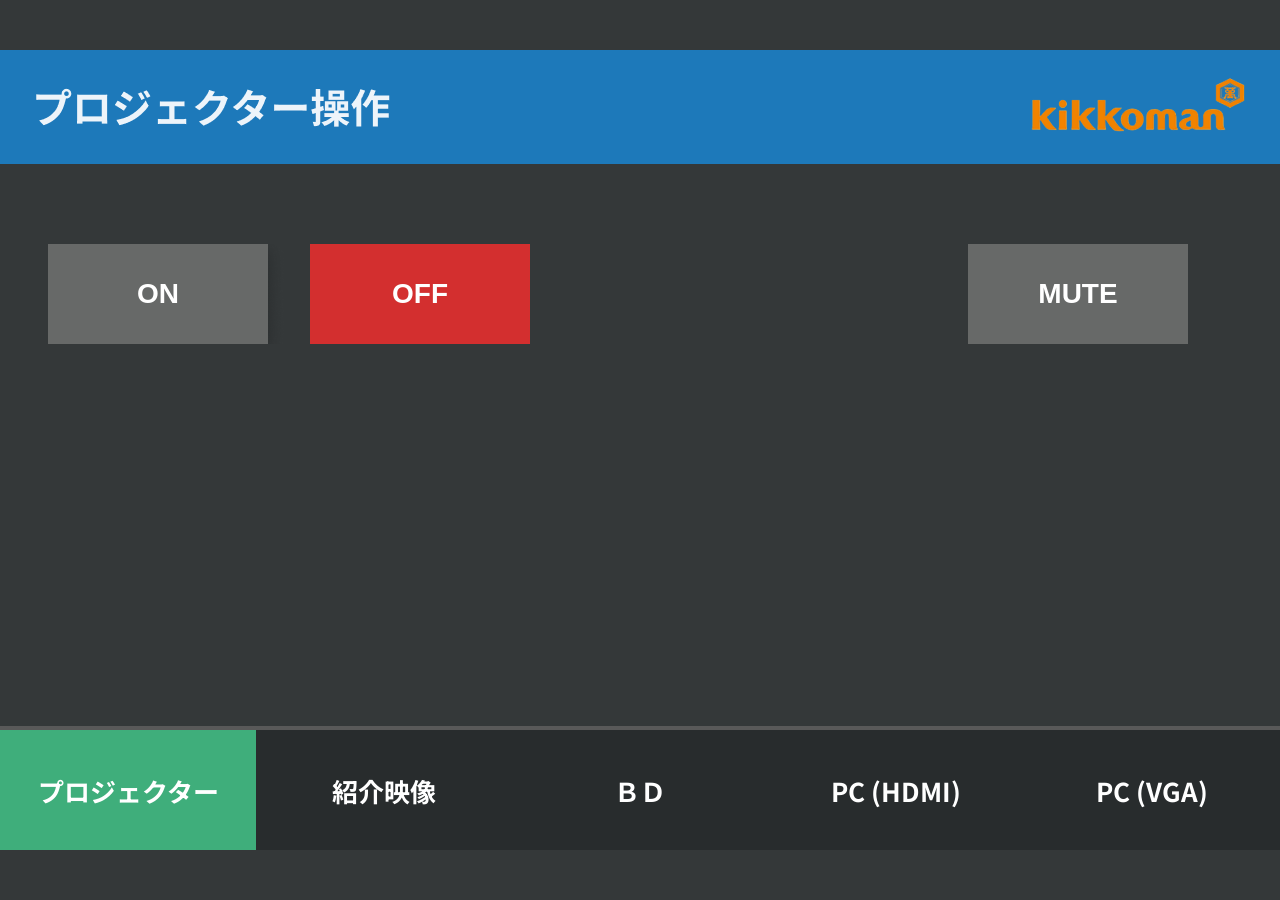
==== index.html @ 8cb5b968 "Remove BD buttons" ====
<!doctype html>
<html lang="ja">
  <head>
    <meta charset="utf-8">
    <meta name="viewport" content="width=device-width, initial-scale=1, maximum-scale=1, user-scalable=no">
    <meta name="theme-color" content="#303435">
    <title>シアター操作パネル — BrightSign Test</title>
    <link rel="stylesheet" href="styles.css?v=20260928-3">
    <script src="udp-config.js?v=20260825-7"></script>
    <script src="projector-config.js?v=20260831-1"></script>
    <script src="switcher-config.js?v=20260825-6"></script>
    <script src="bluray-config.js?v=20260901-1"></script>
    <script src="ui-config.js?v=20260928-1"></script>
    <script src="app.js?v=20260928-4" defer></script>
  </head>
  <body>
    <main id="stage" aria-label="シアター操作パネル・テストアプリ">
      <img id="panel-image" src="assets/projector-control-panel.png" alt="プロジェクター操作">
      <div id="hotspots" aria-label="操作領域"></div>
    </main>
    <noscript>この操作パネルを使用するにはJavaScriptを有効にしてください。</noscript>
  </body>
</html>
---- styles.css ----
@font-face {
  font-family: "Noto Sans JP Local";
  src: url("fonts/NotoSansJP-VF.ttf") format("truetype");
  font-style: normal;
  font-weight: 100 900;
  font-display: block;
}

:root {
  --scale: 1;
  --button-gray: #676968;
  --active-green: #3fae7b;
  --nav-dark: #282c2d;
  --intro-orange: #ffb300;
  --intro-pink: #df72a1;
  --intro-blue: #38a7db;
  --power-red: #d32f2f;
  --power-wait-background: #b8bab9;
  --power-wait-text: #535655;
}

* {
  box-sizing: border-box;
  -webkit-tap-highlight-color: transparent;
}

html,
body {
  width: 100%;
  height: 100%;
  margin: 0;
  overflow: hidden;
  background: #343839;
}

body,
button {
  font-family: "Noto Sans JP Local", "Yu Gothic", "Yu Gothic UI", "Hiragino Kaku Gothic ProN", Meiryo, Arial, sans-serif;
}

#stage {
  position: absolute;
  top: 50%;
  left: 50%;
  width: 1280px;
  height: 800px;
  overflow: hidden;
  background: #343839;
  transform: translate(-50%, -50%) scale(var(--scale));
  transform-origin: center;
  user-select: none;
}

#panel-image {
  position: absolute;
  inset: 0;
  z-index: 1;
  display: block;
  width: 1280px;
  height: 800px;
  object-fit: contain;
  pointer-events: none;
}

#hotspots {
  position: absolute;
  inset: 0;
  z-index: 2;
}

.ui-button {
  position: absolute;
  display: flex;
  margin: 0;
  padding: 0;
  border: 0;
  border-radius: 0;
  outline: 0;
  align-items: center;
  justify-content: center;
  overflow: hidden;
  background: var(--button-gray);
  color: #fff;
  cursor: pointer;
  font-weight: 700;
  text-align: center;
  touch-action: manipulation;
}

.ui-button:not(.nav-button) {
  will-change: background-color;
  transition: background-color 420ms cubic-bezier(0.22, 1, 0.36, 1);
}

.ui-button:disabled {
  cursor: default;
}

.power-button {
  font-family: Arial, sans-serif;
  font-size: 28px;
  font-weight: 700;
}

.projector-power-button.is-active,
.projector-mute-button.is-active {
  background: var(--power-red);
}

.projector-power-off:disabled {
  background: var(--power-wait-background);
  color: var(--power-wait-text);
  cursor: wait;
}

.nav-button {
  background: var(--nav-dark);
  font-size: 26px;
  font-weight: 700;
  white-space: nowrap;
}

.nav-button.active {
  background: var(--active-green);
}

.intro-button {
  --intro-button-color: var(--intro-orange);
  background: var(--intro-button-color);
  flex-direction: column;
  gap: 4px;
}

.intro-button.category-button {
  --intro-button-color: var(--intro-pink);
}

.intro-button.spare-button {
  --intro-button-color: var(--intro-blue);
}

.intro-button .ja {
  display: block;
  max-width: 96%;
  overflow: hidden;
  font-size: 20px;
  font-weight: 700;
  line-height: 1.25;
  text-overflow: ellipsis;
  white-space: nowrap;
}

.intro-button .en {
  display: block;
  color: #fff;
  font-family: Arial, sans-serif;
  font-size: 14px;
  font-weight: 400;
  line-height: 1.2;
  white-space: nowrap;
}

.playback-stop {
  font-size: 28px;
  font-weight: 700;
}

.playback-label {
  position: absolute;
  top: 320px;
  left: 320px;
  display: flex;
  width: 640px;
  height: 170px;
  align-items: center;
  justify-content: center;
  flex-direction: column;
  gap: 8px;
  background: #343839;
  color: #fff;
  font-size: 42px;
  font-weight: 700;
  line-height: 1.25;
  text-align: center;
  pointer-events: none;
}

.playback-label span {
  display: block;
  width: 100%;
}

.playback-label span:first-child {
  white-space: nowrap;
}

.bd-playback-button {
  flex-direction: column;
  gap: 22px;
}

.bd-playback-button .label {
  font-size: 27px;
  font-weight: 700;
  line-height: 1;
}

.disc-icon {
  position: relative;
  display: block;
  width: 42px;
  height: 42px;
  border: 2px solid #fff;
  border-radius: 50%;
}

.play-triangle {
  position: absolute;
  top: 10px;
  left: 15px;
  width: 0;
  height: 0;
  border-top: 9px solid transparent;
  border-bottom: 9px solid transparent;
  border-left: 13px solid #fff;
}

.stop-square {
  position: absolute;
  top: 12px;
  left: 12px;
  width: 14px;
  height: 14px;
  border: 2px solid #fff;
  border-radius: 2px;
}

.bd-text-button {
  font-size: 26px;
  font-weight: 700;
}

.bd-arrow-button {
  line-height: 0;
}

.bd-arrow-icon {
  display: block;
  width: 62px;
  height: 62px;
  overflow: visible;
}

.bd-arrow-icon path {
  fill: #2e91e2;
  stroke: #fff;
  stroke-width: 3px;
  stroke-linejoin: round;
  paint-order: stroke fill;
}

.ui-button:not(.nav-button).pressed:not(:disabled) {
  background: var(--power-red);
}

.ui-button:not(.nav-button).pressed:not(:disabled) {
  animation: button-color-crossfade 620ms linear forwards;
}

.ui-button.intro-button.pressed:not(:disabled) {
  animation-name: intro-button-color-crossfade;
}

.ui-button:not(.nav-button).pressed.deactivating:not(:disabled) {
  background: var(--button-gray);
  animation-name: button-color-crossfade-off;
}

.page-transition-overlay {
  position: absolute;
  inset: 0;
  z-index: 10;
  overflow: hidden;
  pointer-events: none;
}

.transition-panel-image,
.transition-hotspots {
  position: absolute;
  inset: 0;
  width: 1280px;
  height: 800px;
}

.transition-panel-image {
  z-index: 1;
  display: block;
  object-fit: contain;
}

.transition-hotspots {
  z-index: 2;
}

.transition-page {
  will-change: opacity;
  transform: translateZ(0);
  backface-visibility: hidden;
  animation: page-crossfade-out 700ms cubic-bezier(0.4, 0, 0.2, 1) forwards;
}

.transition-page .ui-button {
  transition: none !important;
  animation: none !important;
}

.transition-page .ui-button.pressed {
  background-color: var(--power-red);
}

.page-transitioning > #panel-image,
.page-transitioning > #hotspots {
  will-change: opacity;
  transform: translateZ(0);
  backface-visibility: hidden;
  animation: page-crossfade-in 700ms cubic-bezier(0.4, 0, 0.2, 1) forwards;
}

@keyframes button-color-crossfade {
  0% {
    background-color: var(--button-gray);
  }

  18% {
    background-color: #818382;
  }

  36% {
    background-color: #b6b7b6;
  }

  50% {
    background-color: #eeeeee;
  }

  62% {
    background-color: #f0d9d7;
  }

  76% {
    background-color: #eb9a94;
  }

  90% {
    background-color: #df5f57;
  }

  100% {
    background-color: var(--power-red);
  }
}

@keyframes button-color-crossfade-off {
  0% {
    background-color: var(--power-red);
  }

  10% {
    background-color: #df5f57;
  }

  24% {
    background-color: #eb9a94;
  }

  38% {
    background-color: #f0d9d7;
  }

  50% {
    background-color: #eeeeee;
  }

  64% {
    background-color: #b6b7b6;
  }

  82% {
    background-color: #818382;
  }

  100% {
    background-color: var(--button-gray);
  }
}

@keyframes intro-button-color-crossfade {
  0% {
    background-color: var(--intro-button-color);
  }

  50% {
    background-color: #eeeeee;
  }

  62% {
    background-color: #f0d9d7;
  }

  76% {
    background-color: #eb9a94;
  }

  90% {
    background-color: #df5f57;
  }

  100% {
    background-color: var(--power-red);
  }
}

@keyframes page-crossfade-out {
  0% {
    opacity: 1;
  }

  100% {
    opacity: 0;
  }
}

@keyframes page-crossfade-in {
  0% {
    opacity: 0;
  }

  100% {
    opacity: 1;
  }
}

noscript {
  position: fixed;
  inset: 0;
  display: grid;
  place-items: center;
  color: #fff;
  font-family: Arial, sans-serif;
}
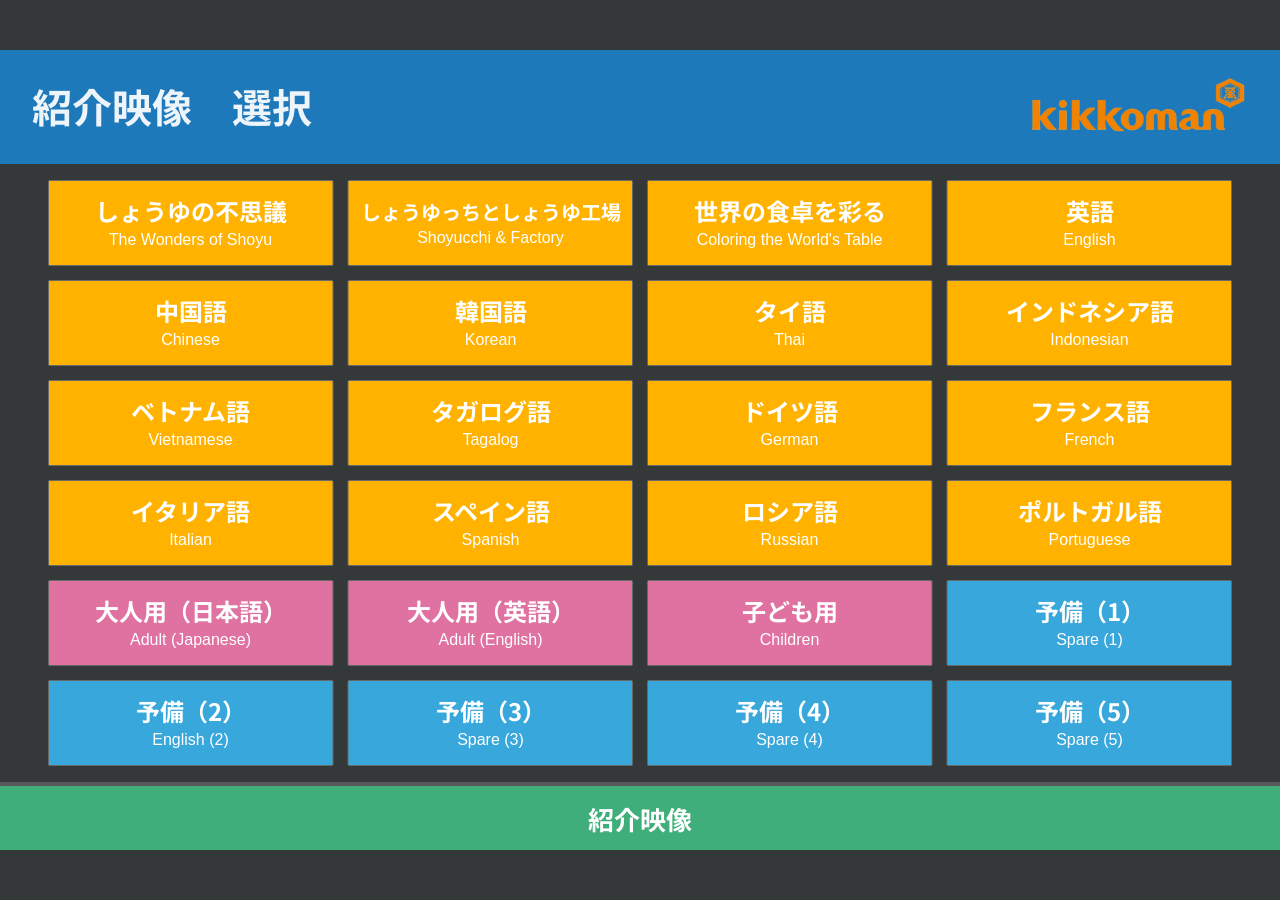
==== commit eb07280c: "Changed design" ====
--- a/index.html
+++ b/index.html
@@ -5,13 +5,13 @@
     <meta name="viewport" content="width=device-width, initial-scale=1, maximum-scale=1, user-scalable=no">
     <meta name="theme-color" content="#303435">
     <title>シアター操作パネル — BrightSign Test</title>
-    <link rel="stylesheet" href="styles.css?v=20260928-3">
+    <link rel="stylesheet" href="styles.css?v=20261006-4">
     <script src="udp-config.js?v=20260825-7"></script>
     <script src="projector-config.js?v=20260831-1"></script>
     <script src="switcher-config.js?v=20260825-6"></script>
     <script src="bluray-config.js?v=20260901-1"></script>
-    <script src="ui-config.js?v=20260928-1"></script>
-    <script src="app.js?v=20260928-4" defer></script>
+    <script src="ui-config.js?v=20261006-1"></script>
+    <script src="app.js?v=20261006-5" defer></script>
   </head>
   <body>
     <main id="stage" aria-label="シアター操作パネル・テストアプリ">
--- a/styles.css
+++ b/styles.css
@@ -143,18 +143,22 @@
   display: block;
   max-width: 96%;
   overflow: hidden;
-  font-size: 20px;
+  font-size: 24px;
   font-weight: 700;
   line-height: 1.25;
   text-overflow: ellipsis;
   white-space: nowrap;
 }
 
+.intro-button.compact-title .ja {
+  font-size: 20px;
+}
+
 .intro-button .en {
   display: block;
   color: #fff;
   font-family: Arial, sans-serif;
-  font-size: 14px;
+  font-size: 16px;
   font-weight: 400;
   line-height: 1.2;
   white-space: nowrap;
@@ -167,16 +171,13 @@
 
 .playback-label {
   position: absolute;
-  top: 320px;
+  top: 375px;
   left: 320px;
   display: flex;
   width: 640px;
-  height: 170px;
+  height: 53px;
   align-items: center;
   justify-content: center;
-  flex-direction: column;
-  gap: 8px;
-  background: #343839;
   color: #fff;
   font-size: 42px;
   font-weight: 700;
@@ -188,9 +189,6 @@
 .playback-label span {
   display: block;
   width: 100%;
-}
-
-.playback-label span:first-child {
   white-space: nowrap;
 }
 
@@ -278,7 +276,10 @@
 
 .page-transition-overlay {
   position: absolute;
-  inset: 0;
+  top: 0;
+  right: 0;
+  bottom: 64px;
+  left: 0;
   z-index: 10;
   overflow: hidden;
   pointer-events: none;
@@ -319,7 +320,7 @@
 }
 
 .page-transitioning > #panel-image,
-.page-transitioning > #hotspots {
+.page-transitioning > #hotspots > :not(.nav-button) {
   will-change: opacity;
   transform: translateZ(0);
   backface-visibility: hidden;
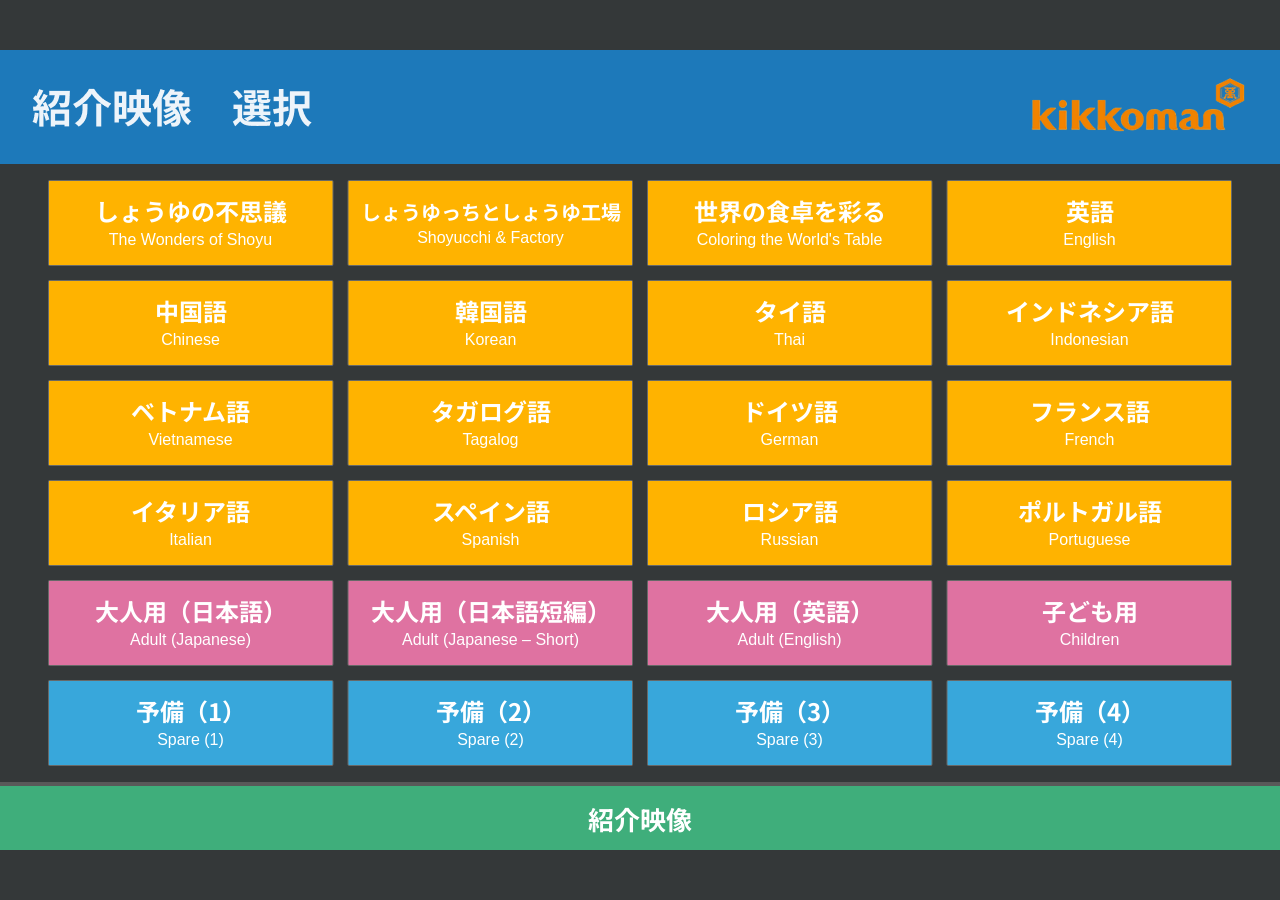
==== commit afaf1532: "Added button" ====
--- a/index.html
+++ b/index.html
@@ -5,13 +5,13 @@
     <meta name="viewport" content="width=device-width, initial-scale=1, maximum-scale=1, user-scalable=no">
     <meta name="theme-color" content="#303435">
     <title>シアター操作パネル — BrightSign Test</title>
-    <link rel="stylesheet" href="styles.css?v=20261006-4">
-    <script src="udp-config.js?v=20260825-7"></script>
+    <link rel="stylesheet" href="styles.css?v=20261009-11">
+    <script src="udp-config.js?v=20261009-9"></script>
     <script src="projector-config.js?v=20260831-1"></script>
-    <script src="switcher-config.js?v=20260825-6"></script>
+    <script src="switcher-config.js?v=20261006-7"></script>
     <script src="bluray-config.js?v=20260901-1"></script>
-    <script src="ui-config.js?v=20261006-1"></script>
-    <script src="app.js?v=20261006-5" defer></script>
+    <script src="ui-config.js?v=20261009-21"></script>
+    <script src="app.js?v=20261020-1" defer></script>
   </head>
   <body>
     <main id="stage" aria-label="シアター操作パネル・テストアプリ">
--- a/styles.css
+++ b/styles.css
@@ -89,7 +89,7 @@
 
 .ui-button:not(.nav-button) {
   will-change: background-color;
-  transition: background-color 420ms cubic-bezier(0.22, 1, 0.36, 1);
+  transition: background-color var(--button-return-ms, 420ms) cubic-bezier(0.22, 1, 0.36, 1);
 }
 
 .ui-button:disabled {
@@ -262,7 +262,7 @@
 }
 
 .ui-button:not(.nav-button).pressed:not(:disabled) {
-  animation: button-color-crossfade 620ms linear forwards;
+  animation: button-color-crossfade var(--button-animation-ms, 620ms) linear forwards;
 }
 
 .ui-button.intro-button.pressed:not(:disabled) {
@@ -307,7 +307,7 @@
   will-change: opacity;
   transform: translateZ(0);
   backface-visibility: hidden;
-  animation: page-crossfade-out 700ms cubic-bezier(0.4, 0, 0.2, 1) forwards;
+  animation: page-crossfade-out var(--page-transition-ms, 700ms) var(--page-transition-easing, cubic-bezier(0.4, 0, 0.2, 1)) forwards;
 }
 
 .transition-page .ui-button {
@@ -319,12 +319,8 @@
   background-color: var(--power-red);
 }
 
-.page-transitioning > #panel-image,
-.page-transitioning > #hotspots > :not(.nav-button) {
-  will-change: opacity;
-  transform: translateZ(0);
-  backface-visibility: hidden;
-  animation: page-crossfade-in 700ms cubic-bezier(0.4, 0, 0.2, 1) forwards;
+.page-transitioning > #hotspots {
+  pointer-events: none;
 }
 
 @keyframes button-color-crossfade {
@@ -428,16 +424,6 @@
 
   100% {
     opacity: 0;
-  }
-}
-
-@keyframes page-crossfade-in {
-  0% {
-    opacity: 0;
-  }
-
-  100% {
-    opacity: 1;
   }
 }
 
